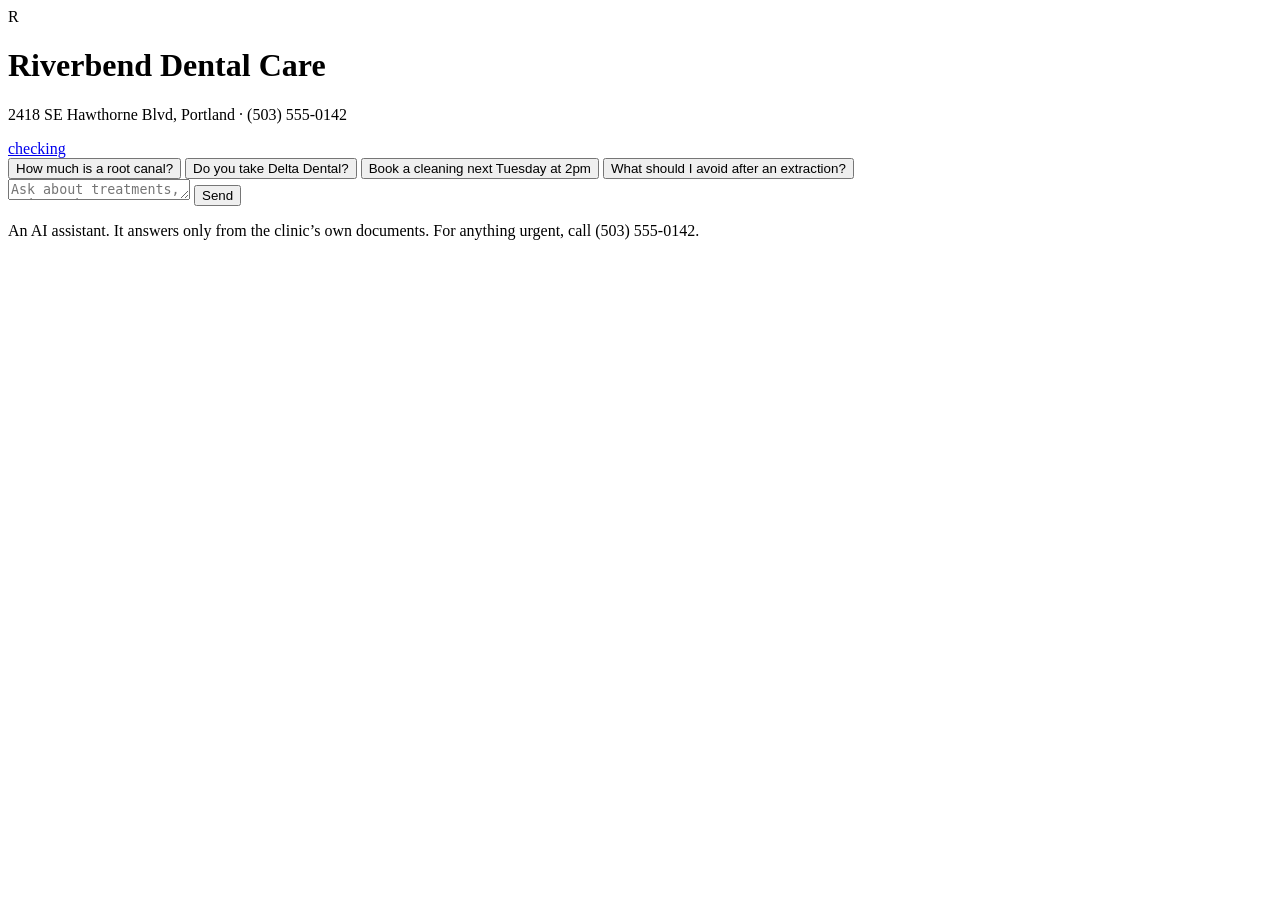
==== ui/index.html @ 37001d8b "Add the FastAPI layer and the chat UI One process serves the API, the chat page, the analytics dashb" ====
<!DOCTYPE html>
<html lang="en">
<head>
<meta charset="utf-8">
<meta name="viewport" content="width=device-width, initial-scale=1">
<title>Riverbend Dental Care — Assistant</title>
<link rel="stylesheet" href="/static/styles.css">
<link rel="icon" href="data:image/svg+xml,<svg xmlns='http://www.w3.org/2000/svg' viewBox='0 0 100 100'><rect width='100' height='100' rx='22' fill='%230f5c63'/><text y='68' x='50' text-anchor='middle' font-size='52' font-family='sans-serif' fill='white'>R</text></svg>">
</head>
<body>
<div class="shell">

  <header>
    <div class="mark" aria-hidden="true">R</div>
    <div>
      <h1>Riverbend Dental Care</h1>
      <p>2418 SE Hawthorne Blvd, Portland &middot; (503) 555-0142</p>
    </div>
    <div class="spacer"></div>
    <a class="status" href="/analytics" id="status" title="View analytics">
      <span class="dot" id="statusDot"></span><span id="statusText">checking</span>
    </a>
  </header>

  <main class="transcript" id="transcript" aria-live="polite" aria-label="Conversation"></main>

  <div class="composer">
    <div class="suggestions" id="suggestions">
      <button type="button">How much is a root canal?</button>
      <button type="button">Do you take Delta Dental?</button>
      <button type="button">Book a cleaning next Tuesday at 2pm</button>
      <button type="button">What should I avoid after an extraction?</button>
    </div>
    <form id="composer">
      <label for="input" class="sr-only" hidden>Your message</label>
      <textarea id="input" rows="1" placeholder="Ask about treatments, prices, hours &mdash; or book an appointment" autocomplete="off"></textarea>
      <button type="submit" id="send">Send</button>
    </form>
    <p class="disclaimer">
      An AI assistant. It answers only from the clinic&rsquo;s own documents.
      For anything urgent, call (503) 555-0142.
    </p>
  </div>

</div>
<script src="/static/app.js"></script>
</body>
</html>
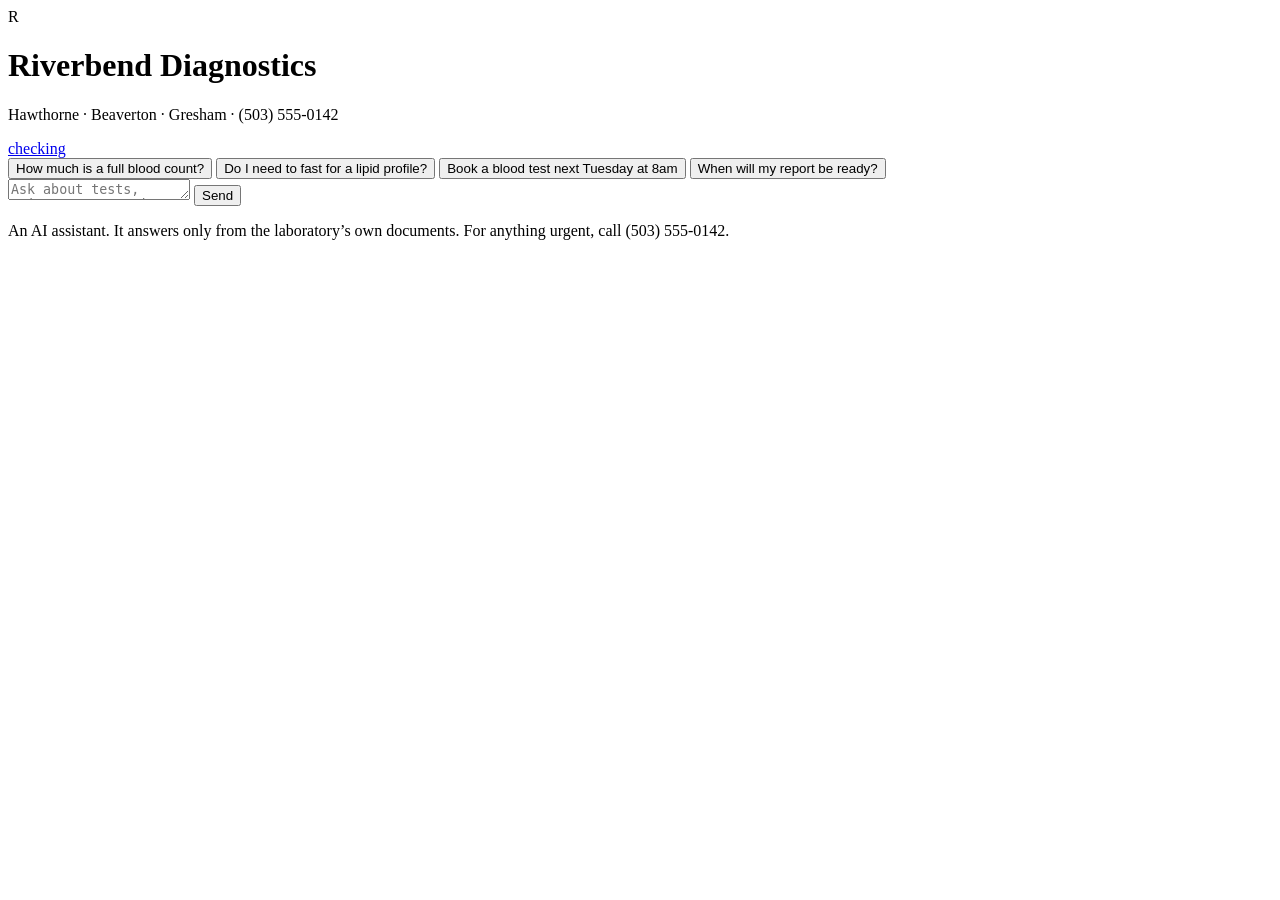
==== commit 64adf6e3: "Move the demo domain from a dental clinic to a diagnostic laboratory The proposal this project is be" ====
--- a/ui/index.html
+++ b/ui/index.html
@@ -3,7 +3,7 @@
 <head>
 <meta charset="utf-8">
 <meta name="viewport" content="width=device-width, initial-scale=1">
-<title>Riverbend Dental Care — Assistant</title>
+<title>Riverbend Diagnostics — Assistant</title>
 <link rel="stylesheet" href="/static/styles.css">
 <link rel="icon" href="data:image/svg+xml,<svg xmlns='http://www.w3.org/2000/svg' viewBox='0 0 100 100'><rect width='100' height='100' rx='22' fill='%230f5c63'/><text y='68' x='50' text-anchor='middle' font-size='52' font-family='sans-serif' fill='white'>R</text></svg>">
 </head>
@@ -13,8 +13,8 @@
   <header>
     <div class="mark" aria-hidden="true">R</div>
     <div>
-      <h1>Riverbend Dental Care</h1>
-      <p>2418 SE Hawthorne Blvd, Portland &middot; (503) 555-0142</p>
+      <h1>Riverbend Diagnostics</h1>
+      <p>Hawthorne &middot; Beaverton &middot; Gresham &middot; (503) 555-0142</p>
     </div>
     <div class="spacer"></div>
     <a class="status" href="/analytics" id="status" title="View analytics">
@@ -26,18 +26,18 @@
 
   <div class="composer">
     <div class="suggestions" id="suggestions">
-      <button type="button">How much is a root canal?</button>
-      <button type="button">Do you take Delta Dental?</button>
-      <button type="button">Book a cleaning next Tuesday at 2pm</button>
-      <button type="button">What should I avoid after an extraction?</button>
+      <button type="button">How much is a full blood count?</button>
+      <button type="button">Do I need to fast for a lipid profile?</button>
+      <button type="button">Book a blood test next Tuesday at 8am</button>
+      <button type="button">When will my report be ready?</button>
     </div>
     <form id="composer">
       <label for="input" class="sr-only" hidden>Your message</label>
-      <textarea id="input" rows="1" placeholder="Ask about treatments, prices, hours &mdash; or book an appointment" autocomplete="off"></textarea>
+      <textarea id="input" rows="1" placeholder="Ask about tests, prices, preparation &mdash; or book a collection" autocomplete="off"></textarea>
       <button type="submit" id="send">Send</button>
     </form>
     <p class="disclaimer">
-      An AI assistant. It answers only from the clinic&rsquo;s own documents.
+      An AI assistant. It answers only from the laboratory&rsquo;s own documents.
       For anything urgent, call (503) 555-0142.
     </p>
   </div>
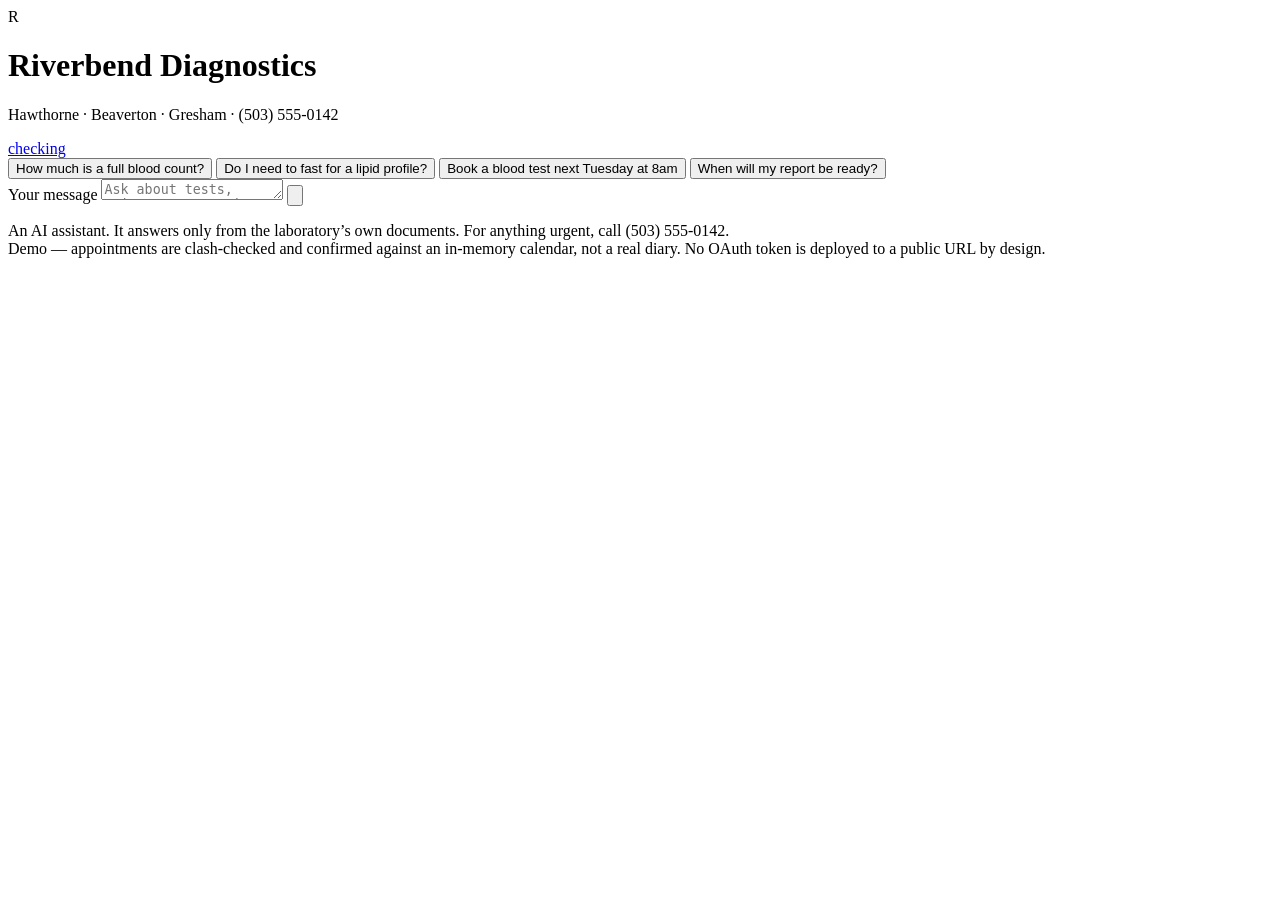
==== commit 809d9404: "Redesign the chat UI and state the calendar boundary plainly Two things, both about how the demo pre" ====
--- a/ui/index.html
+++ b/ui/index.html
@@ -3,6 +3,7 @@
 <head>
 <meta charset="utf-8">
 <meta name="viewport" content="width=device-width, initial-scale=1">
+<meta name="color-scheme" content="light dark">
 <title>Riverbend Diagnostics — Assistant</title>
 <link rel="stylesheet" href="/static/styles.css">
 <link rel="icon" href="data:image/svg+xml,<svg xmlns='http://www.w3.org/2000/svg' viewBox='0 0 100 100'><rect width='100' height='100' rx='22' fill='%230f5c63'/><text y='68' x='50' text-anchor='middle' font-size='52' font-family='sans-serif' fill='white'>R</text></svg>">
@@ -12,7 +13,7 @@
 
   <header>
     <div class="mark" aria-hidden="true">R</div>
-    <div>
+    <div class="who">
       <h1>Riverbend Diagnostics</h1>
       <p>Hawthorne &middot; Beaverton &middot; Gresham &middot; (503) 555-0142</p>
     </div>
@@ -32,13 +33,21 @@
       <button type="button">When will my report be ready?</button>
     </div>
     <form id="composer">
-      <label for="input" class="sr-only" hidden>Your message</label>
+      <label for="input" class="sr-only">Your message</label>
       <textarea id="input" rows="1" placeholder="Ask about tests, prices, preparation &mdash; or book a collection" autocomplete="off"></textarea>
-      <button type="submit" id="send">Send</button>
+      <button type="submit" id="send" aria-label="Send message" title="Send">
+        <svg viewBox="0 0 24 24" aria-hidden="true" focusable="false">
+          <path d="M12 19V5M12 5l-6 6M12 5l6 6" fill="none" stroke="currentColor"
+                stroke-width="2.2" stroke-linecap="round" stroke-linejoin="round"/>
+        </svg>
+      </button>
     </form>
     <p class="disclaimer">
       An AI assistant. It answers only from the laboratory&rsquo;s own documents.
       For anything urgent, call (503) 555-0142.
+      <br>
+      <span class="note">Demo &mdash; appointments are clash-checked and confirmed against an
+      in-memory calendar, not a real diary. No OAuth token is deployed to a public URL by design.</span>
     </p>
   </div>
 
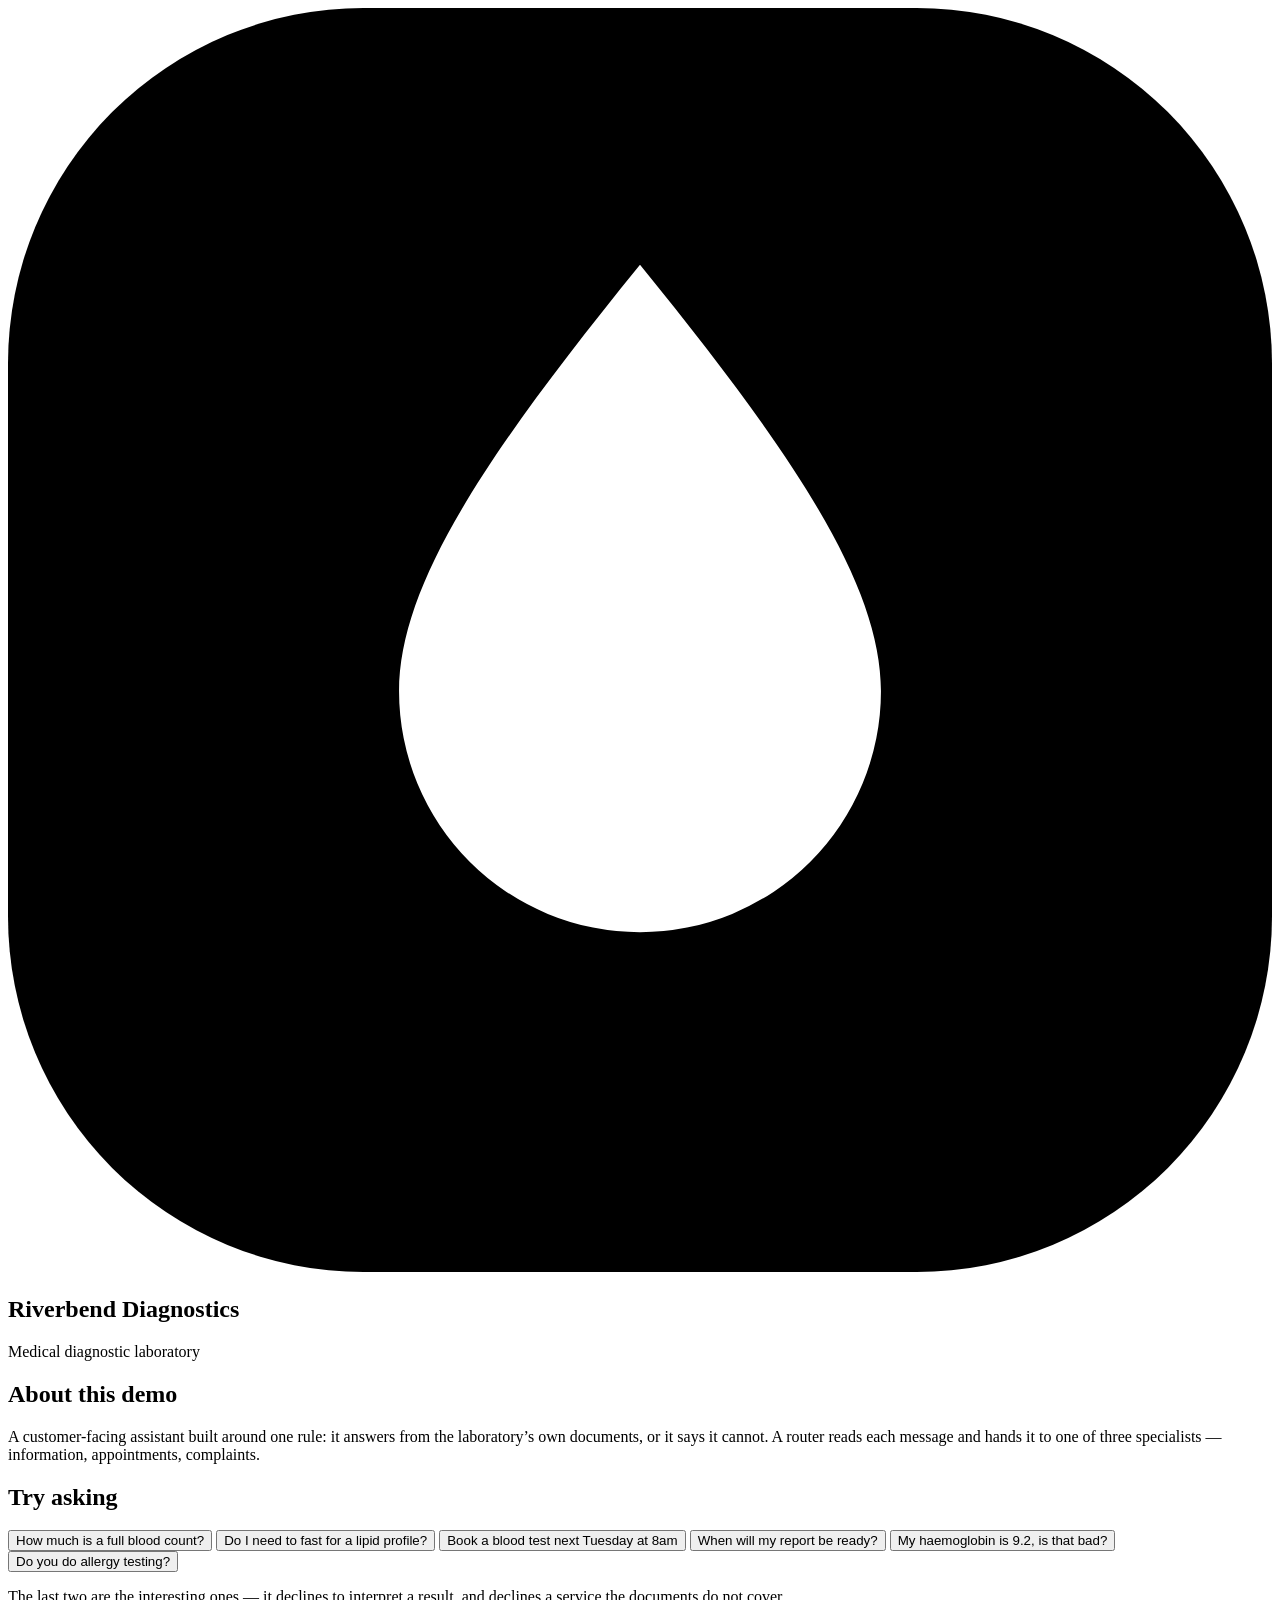
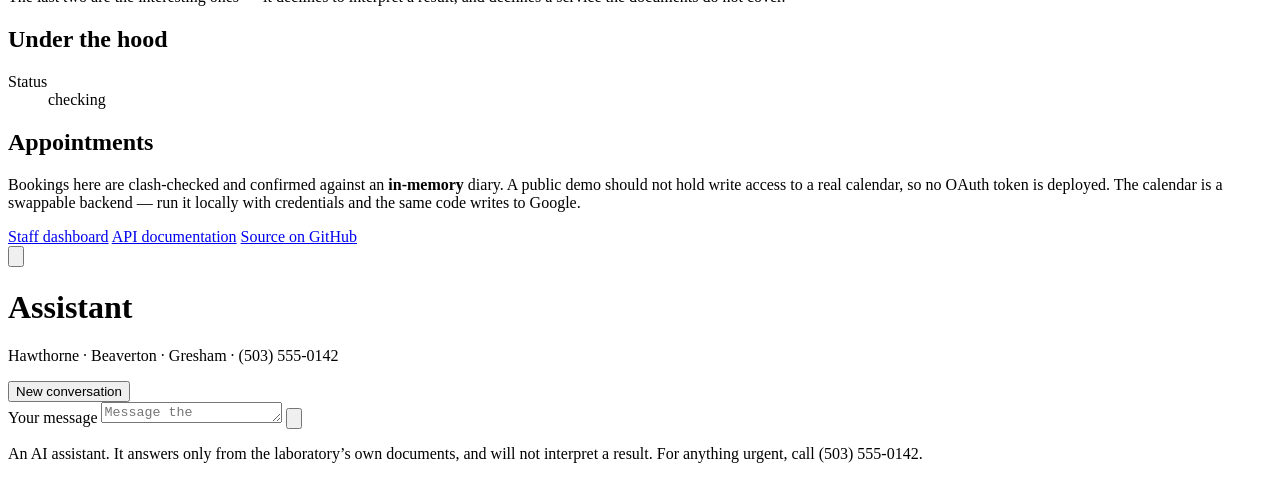
==== commit 76c2f53f: "Give the UI a left rail, and fix three things it was lying about The chat page now has a rail: what " ====
--- a/ui/index.html
+++ b/ui/index.html
@@ -5,53 +5,122 @@
 <meta name="viewport" content="width=device-width, initial-scale=1">
 <meta name="color-scheme" content="light dark">
 <title>Riverbend Diagnostics — Assistant</title>
+<link rel="preconnect" href="https://fonts.googleapis.com">
+<link rel="preconnect" href="https://fonts.gstatic.com" crossorigin>
+<link rel="stylesheet" href="https://fonts.googleapis.com/css2?family=Inter:wght@400;500;600&display=swap">
 <link rel="stylesheet" href="/static/styles.css">
-<link rel="icon" href="data:image/svg+xml,<svg xmlns='http://www.w3.org/2000/svg' viewBox='0 0 100 100'><rect width='100' height='100' rx='22' fill='%230f5c63'/><text y='68' x='50' text-anchor='middle' font-size='52' font-family='sans-serif' fill='white'>R</text></svg>">
+<link rel="icon" href="data:image/svg+xml,<svg xmlns='http://www.w3.org/2000/svg' viewBox='0 0 32 32'><rect width='32' height='32' rx='9' fill='%230f5c63'/><path d='M16 6.5c3.9 4.8 6.1 8.1 6.1 10.8a6.1 6.1 0 0 1-12.2 0c0-2.7 2.2-6 6.1-10.8z' fill='white'/></svg>">
 </head>
 <body>
 <div class="shell">
 
-  <header>
-    <div class="mark" aria-hidden="true">R</div>
-    <div class="who">
-      <h1>Riverbend Diagnostics</h1>
-      <p>Hawthorne &middot; Beaverton &middot; Gresham &middot; (503) 555-0142</p>
+  <!-- Left rail: what this is, what to ask it, and what it is made of.
+       A visitor arriving cold should not have to guess any of the three. -->
+  <aside class="rail" id="rail">
+    <div class="brand">
+      <span class="mark" aria-hidden="true">
+        <svg viewBox="0 0 32 32" focusable="false">
+          <rect width="32" height="32" rx="9" fill="currentColor"/>
+          <path d="M16 6.5c3.9 4.8 6.1 8.1 6.1 10.8a6.1 6.1 0 0 1-12.2 0c0-2.7 2.2-6 6.1-10.8z" fill="#fff"/>
+        </svg>
+      </span>
+      <div class="who">
+        <h1>Riverbend Diagnostics</h1>
+        <p>Medical diagnostic laboratory</p>
+      </div>
     </div>
-    <div class="spacer"></div>
-    <a class="status" href="/analytics" id="status" title="View analytics">
-      <span class="dot" id="statusDot"></span><span id="statusText">checking</span>
-    </a>
-  </header>
 
-  <main class="transcript" id="transcript" aria-live="polite" aria-label="Conversation"></main>
+    <div class="rail-scroll">
+      <section class="rail-block">
+        <h2>About this demo</h2>
+        <p>
+          A customer-facing assistant built around one rule: it answers from the
+          laboratory&rsquo;s own documents, or it says it cannot. A router reads each
+          message and hands it to one of three specialists &mdash; information,
+          appointments, complaints.
+        </p>
+      </section>
 
-  <div class="composer">
-    <div class="suggestions" id="suggestions">
-      <button type="button">How much is a full blood count?</button>
-      <button type="button">Do I need to fast for a lipid profile?</button>
-      <button type="button">Book a blood test next Tuesday at 8am</button>
-      <button type="button">When will my report be ready?</button>
+      <section class="rail-block">
+        <h2>Try asking</h2>
+        <div class="suggestions" id="suggestions">
+          <button type="button">How much is a full blood count?</button>
+          <button type="button">Do I need to fast for a lipid profile?</button>
+          <button type="button">Book a blood test next Tuesday at 8am</button>
+          <button type="button">When will my report be ready?</button>
+          <button type="button">My haemoglobin is 9.2, is that bad?</button>
+          <button type="button">Do you do allergy testing?</button>
+        </div>
+        <p class="hint">
+          The last two are the interesting ones &mdash; it declines to interpret a
+          result, and declines a service the documents do not cover.
+        </p>
+      </section>
+
+      <section class="rail-block">
+        <h2>Under the hood</h2>
+        <dl class="facts" id="facts">
+          <div><dt>Status</dt><dd><span class="dot" id="statusDot"></span><span id="statusText">checking</span></dd></div>
+        </dl>
+      </section>
+
+      <section class="rail-block">
+        <h2>Appointments</h2>
+        <p>
+          Bookings here are clash-checked and confirmed against an
+          <strong>in-memory</strong> diary. A public demo should not hold write
+          access to a real calendar, so no OAuth token is deployed. The calendar
+          is a swappable backend &mdash; run it locally with credentials and the
+          same code writes to Google.
+        </p>
+      </section>
+
+      <nav class="rail-links">
+        <a href="/admin">Staff dashboard</a>
+        <a href="/docs">API documentation</a>
+        <a href="https://github.com/suleman2808/ai-knowledge-assistant" target="_blank" rel="noopener">Source on GitHub</a>
+      </nav>
     </div>
-    <form id="composer">
-      <label for="input" class="sr-only">Your message</label>
-      <textarea id="input" rows="1" placeholder="Ask about tests, prices, preparation &mdash; or book a collection" autocomplete="off"></textarea>
-      <button type="submit" id="send" aria-label="Send message" title="Send">
+  </aside>
+
+  <div class="chat">
+    <header class="chat-head">
+      <button type="button" class="rail-toggle" id="railToggle" aria-label="Show information panel">
         <svg viewBox="0 0 24 24" aria-hidden="true" focusable="false">
-          <path d="M12 19V5M12 5l-6 6M12 5l6 6" fill="none" stroke="currentColor"
-                stroke-width="2.2" stroke-linecap="round" stroke-linejoin="round"/>
+          <path d="M4 6h16M4 12h16M4 18h16" fill="none" stroke="currentColor"
+                stroke-width="2" stroke-linecap="round"/>
         </svg>
       </button>
-    </form>
-    <p class="disclaimer">
-      An AI assistant. It answers only from the laboratory&rsquo;s own documents.
-      For anything urgent, call (503) 555-0142.
-      <br>
-      <span class="note">Demo &mdash; appointments are clash-checked and confirmed against an
-      in-memory calendar, not a real diary. No OAuth token is deployed to a public URL by design.</span>
-    </p>
+      <div class="who">
+        <h1>Assistant</h1>
+        <p>Hawthorne &middot; Beaverton &middot; Gresham &middot; (503) 555-0142</p>
+      </div>
+      <div class="spacer"></div>
+      <button type="button" class="ghost" id="reset">New conversation</button>
+    </header>
+
+    <main class="transcript" id="transcript" aria-live="polite" aria-label="Conversation"></main>
+
+    <div class="composer">
+      <form id="composer">
+        <label for="input" class="sr-only">Your message</label>
+        <textarea id="input" rows="1" placeholder="Message the assistant&hellip;" autocomplete="off"></textarea>
+        <button type="submit" id="send" aria-label="Send message" title="Send">
+          <svg viewBox="0 0 24 24" aria-hidden="true" focusable="false">
+            <path d="M12 19V5M12 5l-6 6M12 5l6 6" fill="none" stroke="currentColor"
+                  stroke-width="2.2" stroke-linecap="round" stroke-linejoin="round"/>
+          </svg>
+        </button>
+      </form>
+      <p class="disclaimer">
+        An AI assistant. It answers only from the laboratory&rsquo;s own documents,
+        and will not interpret a result. For anything urgent, call (503) 555-0142.
+      </p>
+    </div>
   </div>
 
 </div>
+<div class="rail-scrim" id="railScrim" hidden></div>
 <script src="/static/app.js"></script>
 </body>
 </html>
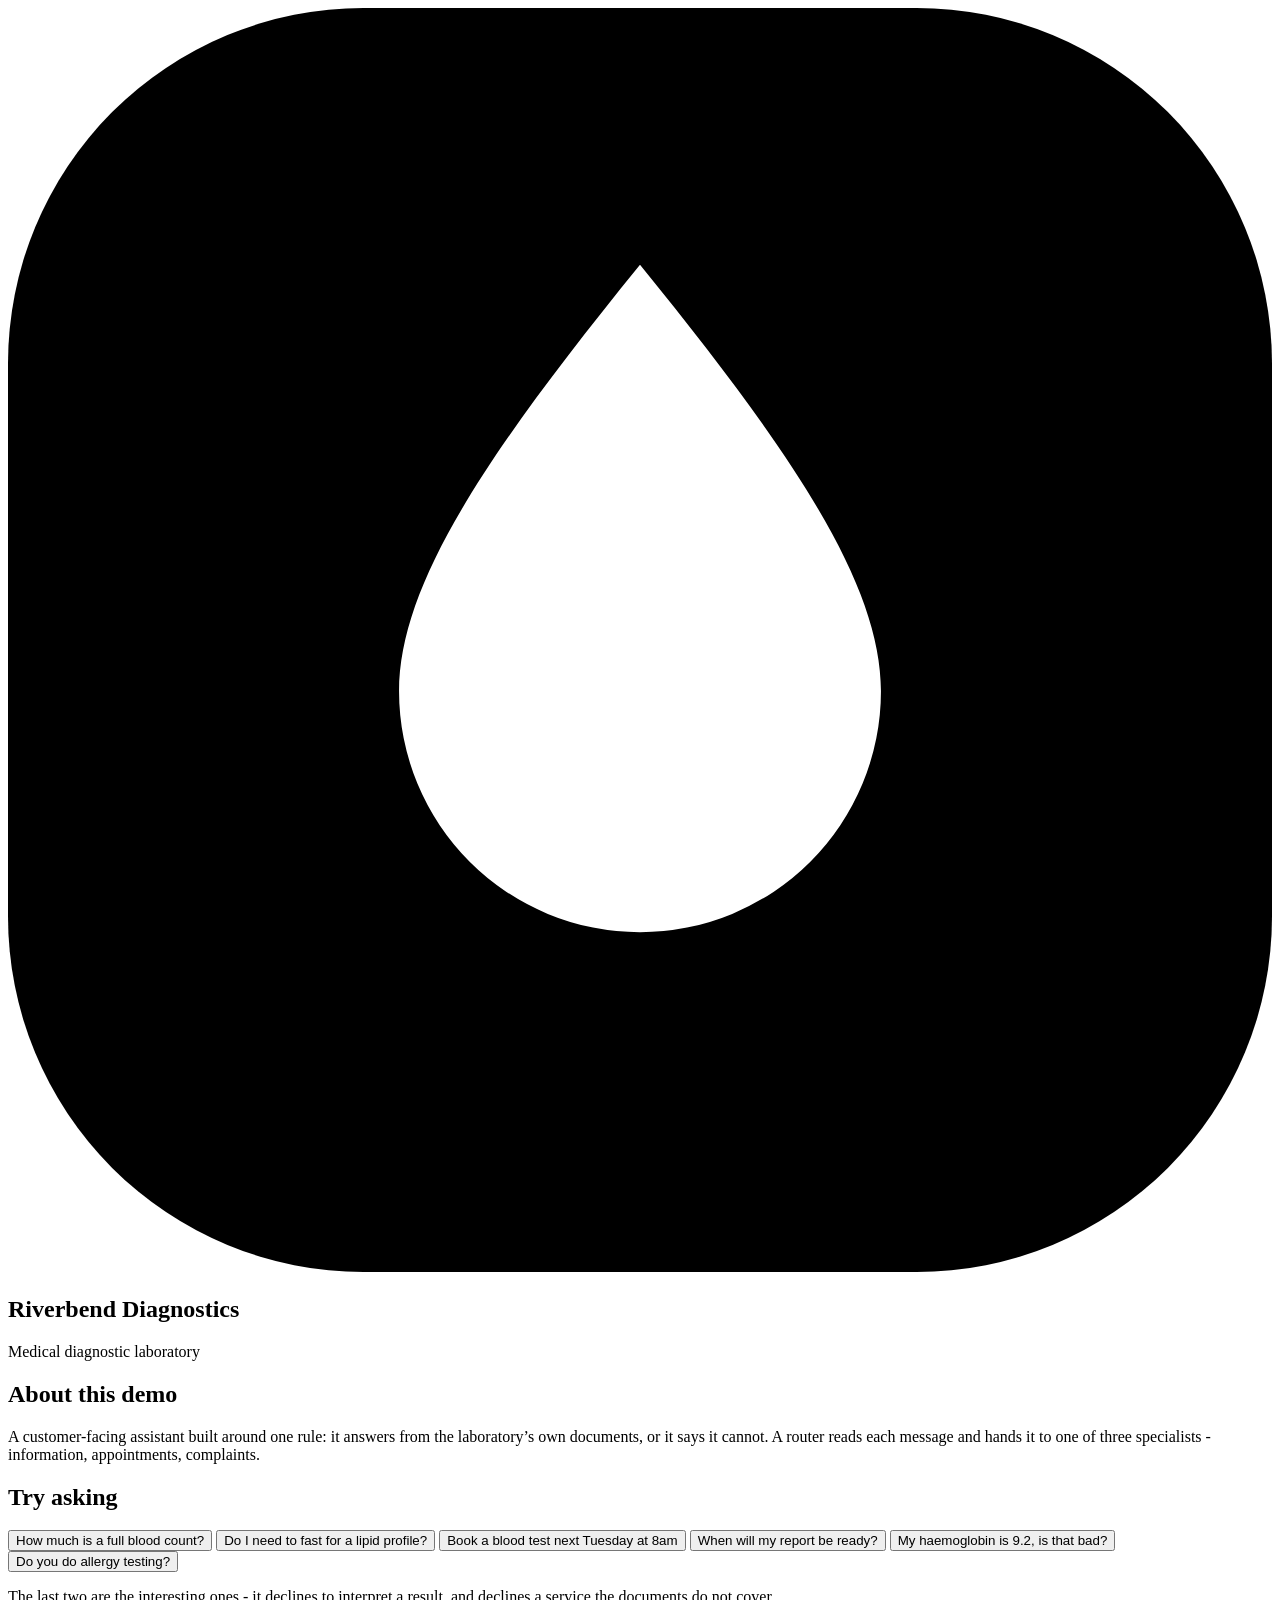
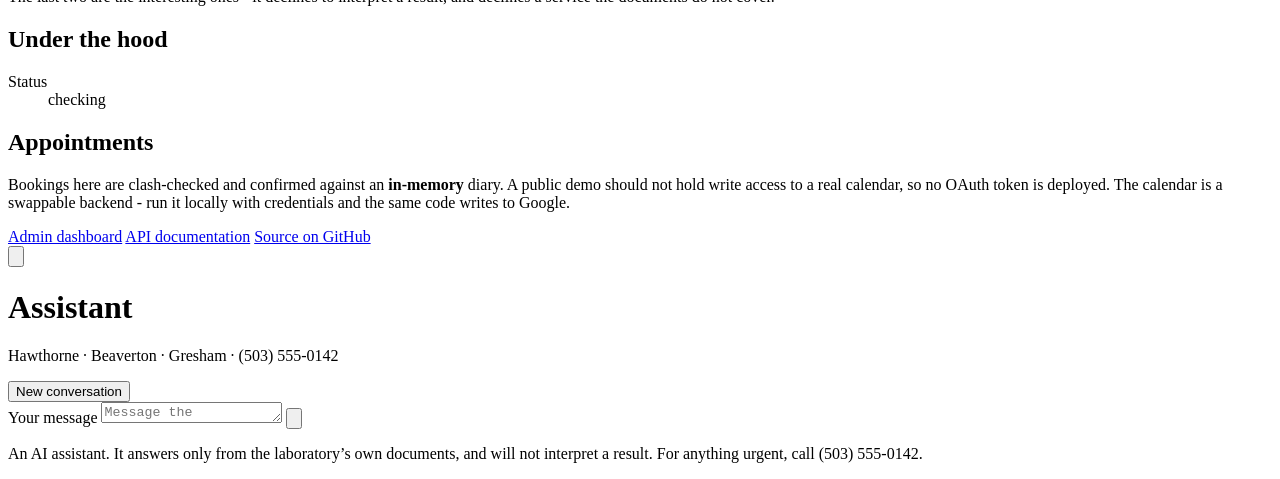
==== commit 4fafca0b: "Call it the admin dashboard, and drop the em dashes from the UI "Staff" became "Admin" everywhere it" ====
--- a/ui/index.html
+++ b/ui/index.html
@@ -4,7 +4,7 @@
 <meta charset="utf-8">
 <meta name="viewport" content="width=device-width, initial-scale=1">
 <meta name="color-scheme" content="light dark">
-<title>Riverbend Diagnostics — Assistant</title>
+<title>Riverbend Diagnostics - Assistant</title>
 <link rel="preconnect" href="https://fonts.googleapis.com">
 <link rel="preconnect" href="https://fonts.gstatic.com" crossorigin>
 <link rel="stylesheet" href="https://fonts.googleapis.com/css2?family=Inter:wght@400;500;600&display=swap">
@@ -36,7 +36,7 @@
         <p>
           A customer-facing assistant built around one rule: it answers from the
           laboratory&rsquo;s own documents, or it says it cannot. A router reads each
-          message and hands it to one of three specialists &mdash; information,
+          message and hands it to one of three specialists - information,
           appointments, complaints.
         </p>
       </section>
@@ -52,7 +52,7 @@
           <button type="button">Do you do allergy testing?</button>
         </div>
         <p class="hint">
-          The last two are the interesting ones &mdash; it declines to interpret a
+          The last two are the interesting ones - it declines to interpret a
           result, and declines a service the documents do not cover.
         </p>
       </section>
@@ -70,13 +70,13 @@
           Bookings here are clash-checked and confirmed against an
           <strong>in-memory</strong> diary. A public demo should not hold write
           access to a real calendar, so no OAuth token is deployed. The calendar
-          is a swappable backend &mdash; run it locally with credentials and the
+          is a swappable backend - run it locally with credentials and the
           same code writes to Google.
         </p>
       </section>
 
       <nav class="rail-links">
-        <a href="/admin">Staff dashboard</a>
+        <a href="/admin">Admin dashboard</a>
         <a href="/docs">API documentation</a>
         <a href="https://github.com/suleman2808/ai-knowledge-assistant" target="_blank" rel="noopener">Source on GitHub</a>
       </nav>
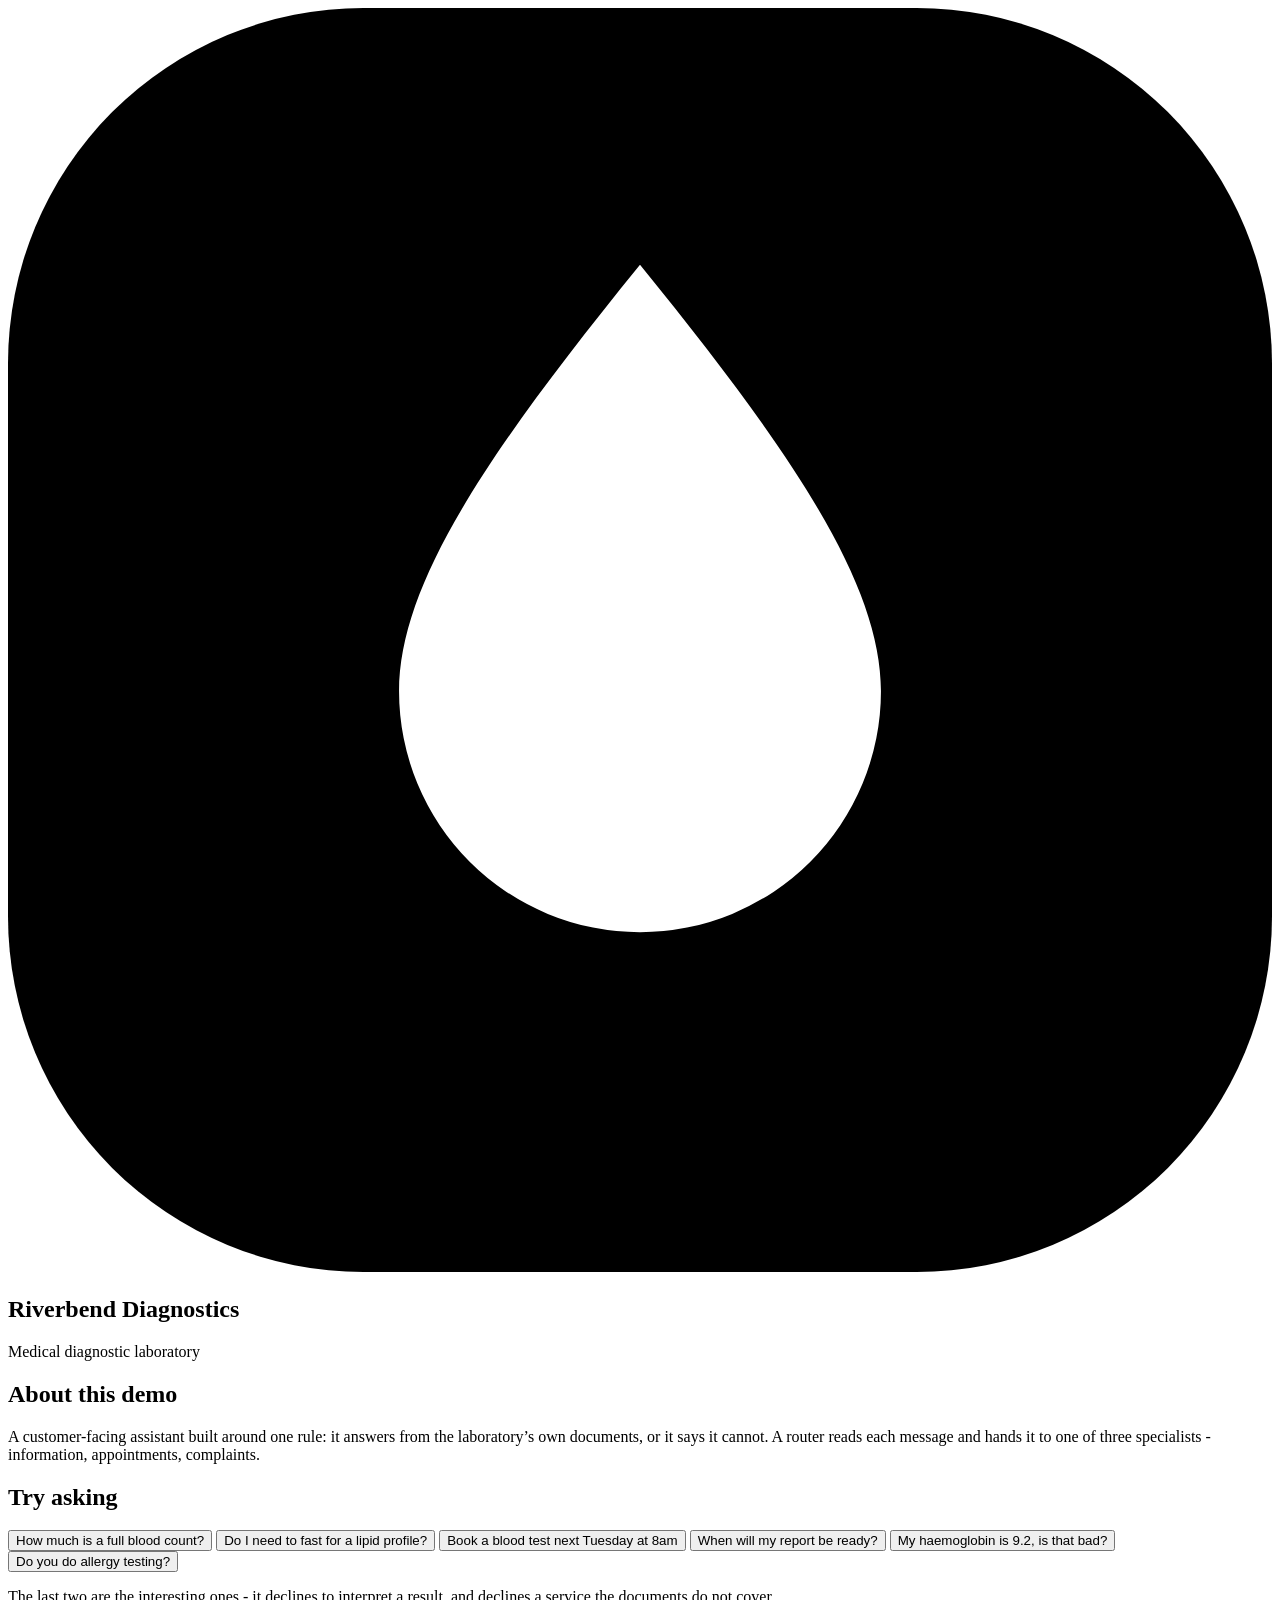
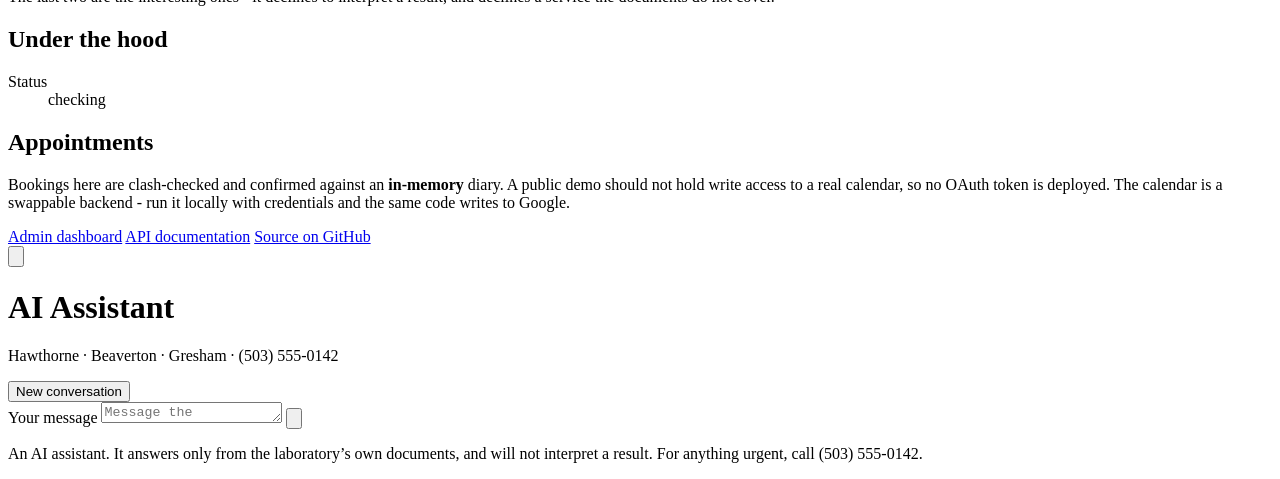
==== commit a5698967: "Call the chat header what it is: AI Assistant" ====
--- a/ui/index.html
+++ b/ui/index.html
@@ -92,7 +92,7 @@
         </svg>
       </button>
       <div class="who">
-        <h1>Assistant</h1>
+        <h1>AI Assistant</h1>
         <p>Hawthorne &middot; Beaverton &middot; Gresham &middot; (503) 555-0142</p>
       </div>
       <div class="spacer"></div>
